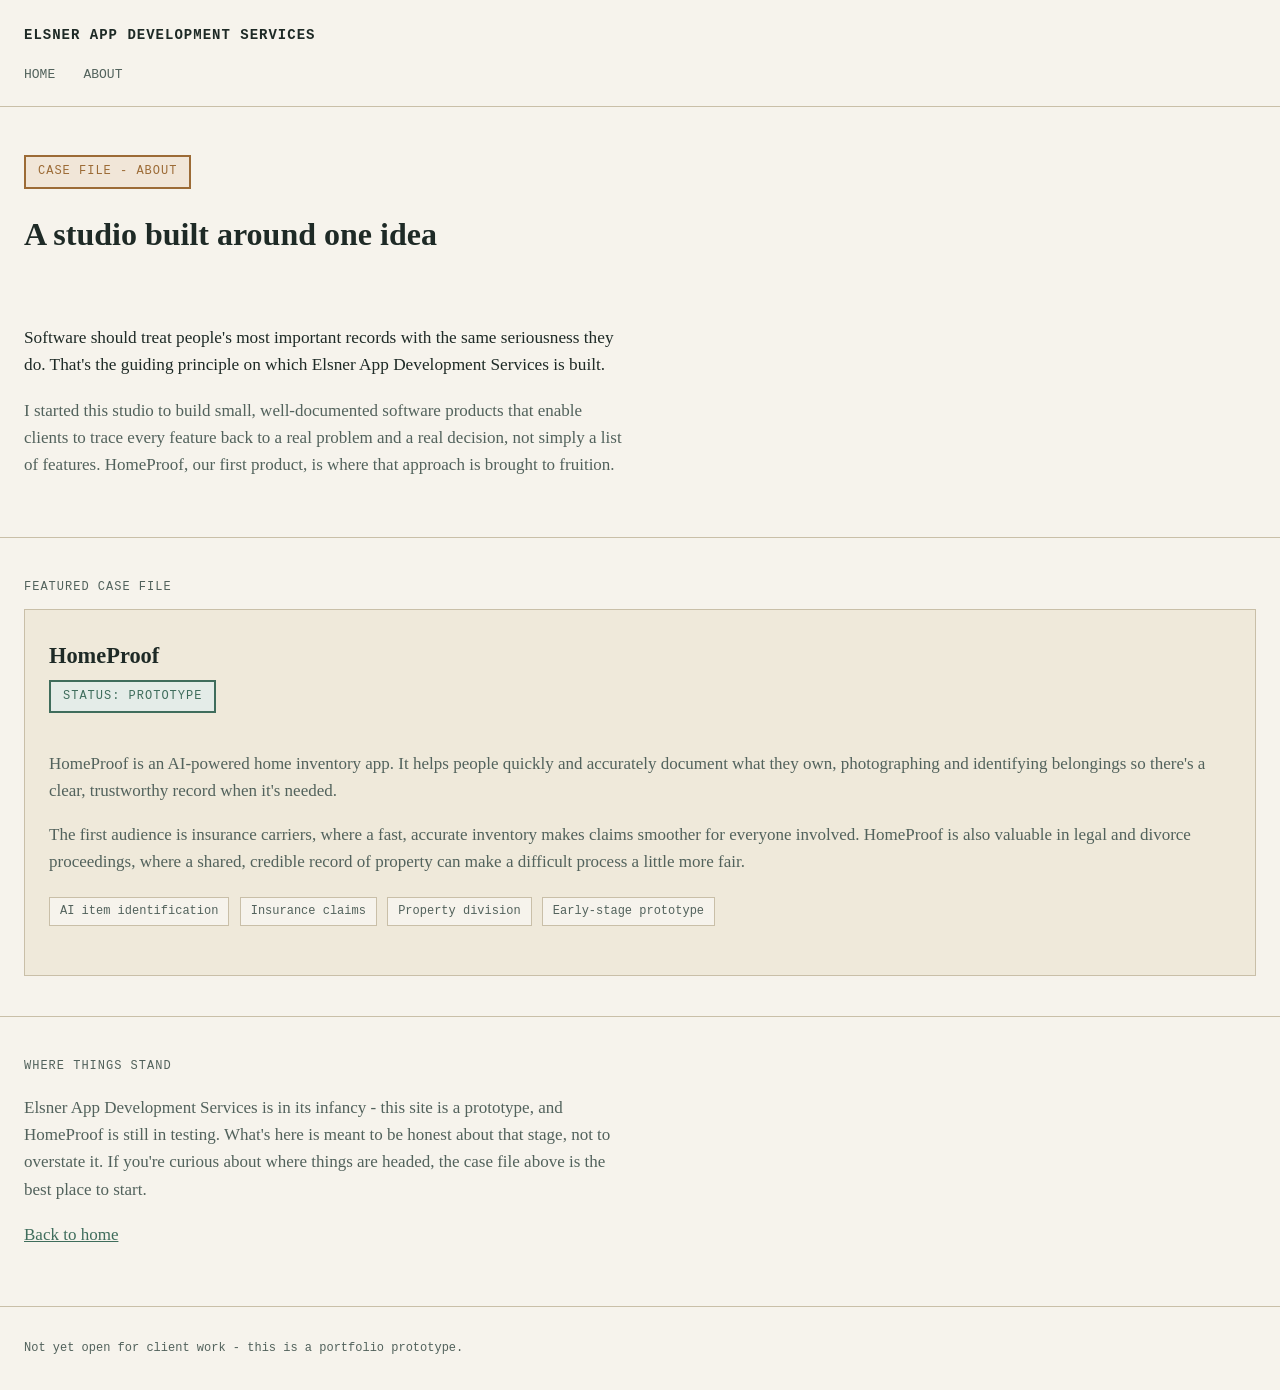
==== about.html @ 3dc2b151 "Add Webpage Skeleton Committing index.html, about.html, and style.css to repository" ====
<!DOCTYPE html>
<html lang="en">
<head>
  <meta charset="UTF-8" />
  <meta name="viewport" content="width=device-width, initial-scale=1.0" />
  <title>About - Elsner App Development Services</title>
  <meta name="description" content="The story behind Elsner App Development Services and a closer look at HomeProof, its flagship home inventory app." />
  <link rel="stylesheet" href="style.css" />
</head>
<body>

  <header>
    <a class="wordmark" href="index.html">Elsner App Development Services</a>
    <nav>
      <a href="index.html">Home</a>
      <a href="about.html">About</a>
    </nav>
  </header>

  <main>
    <div class="page-header">
      <span class="stamp">Case File - About</span>
      <h1>A studio built around one idea</h1>
    </div>

    <div class="section" style="border-top: none;">
      <div class="prose">
        <p class="lead">
          Software should treat people's most important records with the same seriousness
          they do. That's the guiding principle on which Elsner App Development Services is built.
        </p>
        <p>
          I started this studio to build small, well-documented software products that enable clients to trace every feature back to a real problem and a real
          decision, not simply a list of features. HomeProof, our first product, is where that
          approach is brought to fruition.
        </p>
      </div>
    </div>

    <div class="section">
      <p class="section-label">Featured Case File</p>
      <div class="case-panel">
        <h3>HomeProof</h3>
        <span class="stamp stamp-accent">Status: Prototype</span>
        <p>
          HomeProof is an AI-powered home inventory app. It helps people quickly and
          accurately document what they own, photographing and identifying belongings so
          there's a clear, trustworthy record when it's needed.
        </p>
        <p>
          The first audience is insurance carriers, where a fast, accurate inventory makes
          claims smoother for everyone involved. HomeProof is also valuable in legal and
          divorce proceedings, where a shared, credible record of property can make a
          difficult process a little more fair.
        </p>
        <p>
          <span class="tag">AI item identification</span>
          <span class="tag">Insurance claims</span>
          <span class="tag">Property division</span>
          <span class="tag">Early-stage prototype</span>
        </p>
      </div>
    </div>

    <div class="section">
      <div class="prose">
        <p class="section-label">Where Things Stand</p>
        <p>
          Elsner App Development Services is in its infancy - this site is a prototype, and
          HomeProof is still in testing. What's here is meant to be honest about that
          stage, not to overstate it. If you're curious about where things are headed, the
          case file above is the best place to start.
        </p>
        <p><a href="index.html">Back to home</a></p>
      </div>
    </div>
  </main>

  <footer>
       <p>Not yet open for client work - this is a portfolio prototype.</p>
  </footer>

</body>
</html>
---- style.css ----
/* =========================================================
   Elsner App Development Services — shared stylesheet
   Basic HTML tags, simple selectors, colors/fonts/spacing only.
   ========================================================= */

body {
  margin: 0;
  background-color: #f6f3ec;
  color: #1e2a26;
  font-family: Georgia, serif;
  font-size: 17px;
  line-height: 1.6;
}

a {
  color: #3f6d5c;
}

img {
  max-width: 100%;
}

/* -------------------- Header / Nav -------------------- */

header {
  border-bottom: 1px solid #c9bfa8;
  background-color: #f6f3ec;
  padding: 20px 24px;
}

header a.wordmark {
  font-family: "Courier New", monospace;
  font-size: 14px;
  letter-spacing: 1px;
  text-transform: uppercase;
  color: #1e2a26;
  text-decoration: none;
  font-weight: bold;
}

nav {
  margin-top: 12px;
}

nav a {
  font-family: "Courier New", monospace;
  font-size: 13px;
  text-transform: uppercase;
  text-decoration: none;
  color: #52625c;
  margin-right: 24px;
}

nav a:hover {
  color: #1e2a26;
}

/* -------------------- Stamp label -------------------- */

.stamp {
  display: inline-block;
  font-family: "Courier New", monospace;
  font-size: 12px;
  letter-spacing: 1px;
  text-transform: uppercase;
  color: #9c6b36;
  border: 2px solid #9c6b36;
  background-color: #f1e6d8;
  padding: 5px 12px;
  margin-bottom: 20px;
}

.stamp-accent {
  color: #3f6d5c;
  border-color: #3f6d5c;
  background-color: #e4ece8;
}

/* -------------------- Page sections -------------------- */

.wrap {
  max-width: 700px;
  margin: 0 auto;
  padding: 0 24px;
}

.hero {
  padding: 48px 24px 32px;
}

.hero h1 {
  font-size: 2.3rem;
  line-height: 1.2;
  margin: 0 0 20px;
}

.hero p {
  font-size: 1.1rem;
  color: #52625c;
  margin: 0 0 28px;
}

.button {
  display: inline-block;
  font-family: "Courier New", monospace;
  font-size: 13px;
  text-transform: uppercase;
  text-decoration: none;
  color: #f6f3ec;
  background-color: #1e2a26;
  padding: 12px 20px;
}

.button:hover {
  background-color: #3f6d5c;
}

.section {
  padding: 40px 24px;
  border-top: 1px solid #c9bfa8;
}

.section-label {
  font-family: "Courier New", monospace;
  font-size: 12px;
  letter-spacing: 1px;
  text-transform: uppercase;
  color: #52625c;
  margin: 0 0 12px;
}

.section h2 {
  font-size: 1.6rem;
  margin: 0 0 24px;
}

/* -------------------- Catalog entries (list, not a grid) -------------------- */

.entry {
  background-color: #efe9da;
  border: 1px solid #c9bfa8;
  padding: 20px;
  margin-bottom: 16px;
}

.entry-number {
  font-family: "Courier New", monospace;
  font-size: 12px;
  color: #3f6d5c;
  margin-bottom: 8px;
}

.entry h3 {
  font-size: 1.15rem;
  margin: 0 0 10px;
}

.entry p {
  color: #52625c;
  margin: 0;
}

/* -------------------- Case file panel -------------------- */

.case-panel {
  background-color: #efe9da;
  border: 1px solid #c9bfa8;
  padding: 28px 24px;
}

.case-panel h3 {
  font-size: 1.4rem;
  margin: 0 0 6px;
}

.case-panel p {
  color: #52625c;
}

.tag {
  display: inline-block;
  font-family: "Courier New", monospace;
  font-size: 12px;
  color: #52625c;
  background-color: #f6f3ec;
  border: 1px solid #c9bfa8;
  padding: 4px 10px;
  margin: 4px 6px 4px 0;
}

/* -------------------- About page -------------------- */

.page-header {
  padding: 48px 24px 8px;
}

.page-header h1 {
  font-size: 2rem;
  margin: 0 0 16px;
}

.prose p {
  max-width: 600px;
  color: #52625c;
  margin: 0 0 18px;
}

.prose p.lead {
  color: #1e2a26;
  font-size: 1.08rem;
}

/* -------------------- Footer -------------------- */

footer {
  border-top: 1px solid #c9bfa8;
  padding: 28px 24px;
}

footer p {
  font-family: "Courier New", monospace;
  font-size: 12px;
  color: #52625c;
  margin: 4px 0;
}
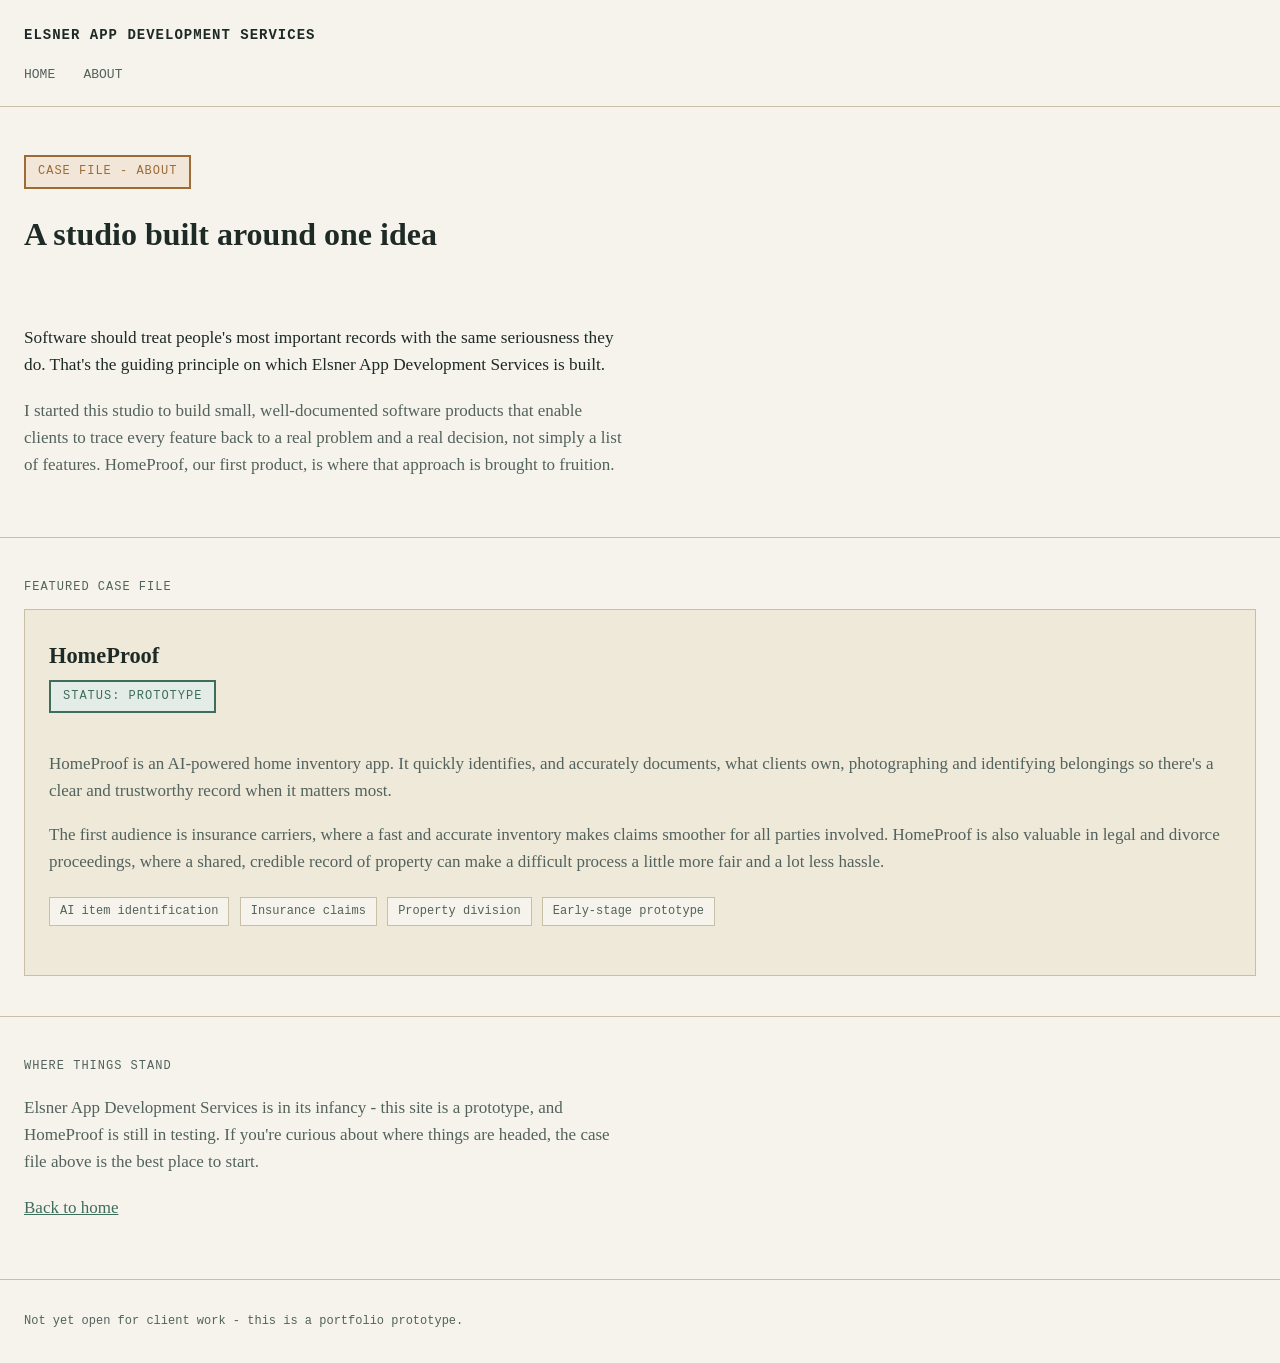
==== commit 079c079d: "Adjust about.html content Adjusting wording in about.html for clarity" ====
--- a/about.html
+++ b/about.html
@@ -43,15 +43,15 @@
         <h3>HomeProof</h3>
         <span class="stamp stamp-accent">Status: Prototype</span>
         <p>
-          HomeProof is an AI-powered home inventory app. It helps people quickly and
-          accurately document what they own, photographing and identifying belongings so
-          there's a clear, trustworthy record when it's needed.
+          HomeProof is an AI-powered home inventory app. It quickly identifies, and
+          accurately documents, what clients own, photographing and identifying belongings so
+          there's a clear and trustworthy record when it matters most.
         </p>
         <p>
-          The first audience is insurance carriers, where a fast, accurate inventory makes
-          claims smoother for everyone involved. HomeProof is also valuable in legal and
+          The first audience is insurance carriers, where a fast and accurate inventory makes
+          claims smoother for all parties involved. HomeProof is also valuable in legal and
           divorce proceedings, where a shared, credible record of property can make a
-          difficult process a little more fair.
+          difficult process a little more fair and a lot less hassle.
         </p>
         <p>
           <span class="tag">AI item identification</span>
@@ -67,8 +67,7 @@
         <p class="section-label">Where Things Stand</p>
         <p>
           Elsner App Development Services is in its infancy - this site is a prototype, and
-          HomeProof is still in testing. What's here is meant to be honest about that
-          stage, not to overstate it. If you're curious about where things are headed, the
+          HomeProof is still in testing. If you're curious about where things are headed, the
           case file above is the best place to start.
         </p>
         <p><a href="index.html">Back to home</a></p>
